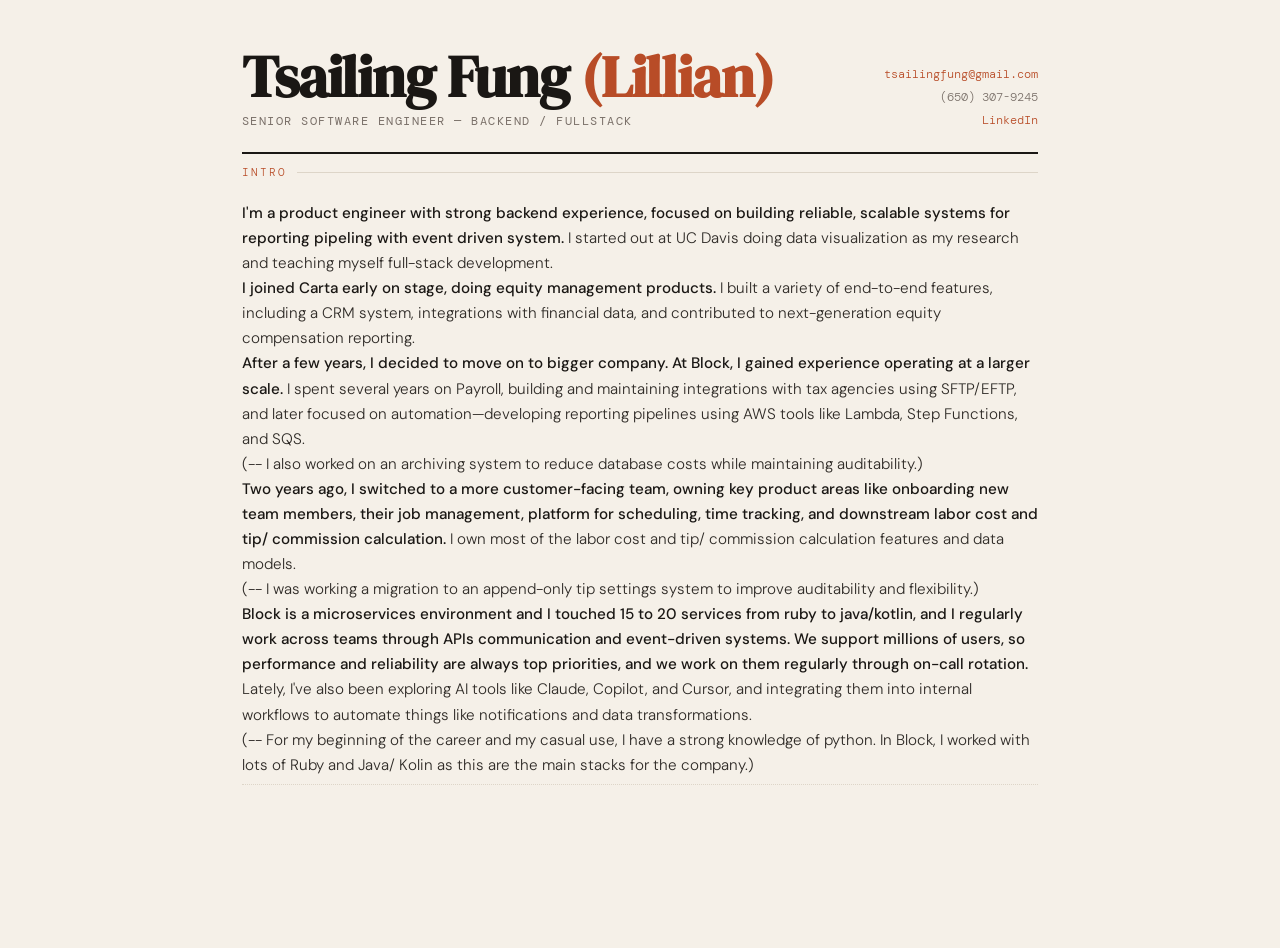
==== intro.html @ 73f52250 "add resources" ====
<!DOCTYPE html>
<html lang="en">
<head>
  <meta charset="UTF-8" />
  <meta name="viewport" content="width=device-width, initial-scale=1.0"/>
  <title>Tsailing Fung – Intro</title>
  <link href="https://fonts.googleapis.com/css2?family=DM+Serif+Display:ital@0;1&family=DM+Mono:wght@300;400;500&family=DM+Sans:wght@300;400;500&display=swap" rel="stylesheet"/>
  <link rel="stylesheet" href="styles.css">
</head>

<body>
<div class="page">

  <header>
    <div class="name-block">
      <h1>Tsailing Fung <span>(Lillian)</span></h1>
      <div class="title">Senior Software Engineer &mdash; Backend / Fullstack</div>
    </div>
    <div class="contact">
      <a href="mailto:tsailingfung@gmail.com">tsailingfung@gmail.com</a><br/>
      (650) 307-9245<br/>
      <a href="https://www.linkedin.com/in/tlfung/" target="_blank">LinkedIn</a>
    </div>
  </header>

  <!-- INTRO -->
  <section>
    <div class="section-label">Intro</div>
    <div class="intro-band">
      <strong>I'm a product engineer with strong backend experience, focused on building reliable, scalable systems for reporting pipeling with event driven system.</strong>
      I started out at UC Davis doing data visualization as my research and teaching myself full-stack development.

      <br>
      <strong>I joined Carta early on stage, doing equity management products.</strong>
      I built a variety of end-to-end features, including a CRM system, integrations with financial data,
      and contributed to next-generation equity compensation reporting.

      <br>
      <strong>After a few years, I decided to move on to bigger company. At Block,
      I gained experience operating at a larger scale.</strong>
      I spent several years on Payroll, building and maintaining integrations with tax agencies using SFTP/EFTP,
      and later focused on automation—developing reporting pipelines using AWS tools like Lambda, Step Functions, and SQS. 
      <br>(-- I also worked on an archiving system to reduce database costs while maintaining auditability.)

      <br>
      <strong>Two years ago, I switched to a more customer-facing team, owning key product areas like
      onboarding new team members, their job management, platform for scheduling, time tracking, and downstream labor cost and tip/ commission calculation.</strong>
      I own most of the labor cost and tip/ commission calculation features and data models.
      <br>(-- I was working a migration to an append-only tip settings system to improve auditability and flexibility.)

      <br>
      <strong>Block is a microservices environment and I touched 15 to 20 services from ruby to java/kotlin,
      and I regularly work across teams through APIs communication and event-driven systems.
      We support millions of users, 
      so performance and reliability are always top priorities, and we work on them regularly through on-call rotation.</strong>

      <br>
      Lately, I've also been exploring AI tools like Claude, Copilot, and Cursor, and integrating them
      into internal workflows to automate things like notifications and data transformations.

      <br>
      (-- For my beginning of the career and my casual use, I have a strong knowledge of python.
      In Block, I worked with lots of Ruby and Java/ Kolin as this are the main stacks for the company.)
    </div>

  </section>

</div>
</body>
</html>
---- styles.css ----
*, *::before, *::after { box-sizing: border-box; margin: 0; padding: 0; }

:root {
  --cream: #f5f0e8;
  --ink: #1a1714;
  --rust: #b84c27;
  --warm-gray: #7a7069;
  --light-rule: #ddd5c8;
  --accent-bg: #ede8df;
}

body {
  background: var(--cream);
  color: var(--ink);
  font-family: 'DM Sans', sans-serif;
  font-weight: 300;
  line-height: 1.6;
  min-height: 100vh;
}

/* PAGE WRAPPER */
.page {
  max-width: 860px;
  margin: 48px auto;
  padding: 0 32px 64px;
}

/* HEADER */
header {
  display: grid;
  grid-template-columns: 1fr auto;
  align-items: end;
  gap: 24px;
  padding-bottom: 20px;
  border-bottom: 2px solid var(--ink);
  margin-bottom: 10px;
  animation: fadeUp 0.6s ease both;
}

.name-block h1 {
  font-family: 'DM Serif Display', serif;
  font-size: clamp(2.4rem, 5vw, 3.6rem);
  line-height: 1;
  letter-spacing: -0.02em;
  color: var(--ink);
}

.name-block h1 span {
  color: var(--rust);
}

.name-block .title {
  font-family: 'DM Mono', monospace;
  font-size: 0.78rem;
  font-weight: 400;
  letter-spacing: 0.12em;
  text-transform: uppercase;
  color: var(--warm-gray);
  margin-top: 6px;
}

.contact {
  text-align: right;
  font-family: 'DM Mono', monospace;
  font-size: 0.75rem;
  color: var(--warm-gray);
  line-height: 1.9;
}

.contact a {
  color: var(--rust);
  text-decoration: none;
}

.contact a:hover { text-decoration: underline; }

/* SUMMARY BAND */
.summary-band {
  background: var(--ink);
  color: var(--cream);
  padding: 18px 24px;
  margin: 20px 0 32px;
  font-size: 0.88rem;
  line-height: 1.7;
  animation: fadeUp 0.6s 0.1s ease both;
}

.summary-band strong {
  color: #e8c9a0;
  font-weight: 500;
}

/* SECTION */
section {
  margin-bottom: 36px;
  animation: fadeUp 0.6s ease both;
}

section:nth-of-type(2) { animation-delay: 0.15s; }
section:nth-of-type(3) { animation-delay: 0.22s; }
section:nth-of-type(4) { animation-delay: 0.29s; }
section:nth-of-type(5) { animation-delay: 0.36s; }

.section-label {
  font-family: 'DM Mono', monospace;
  font-size: 0.68rem;
  letter-spacing: 0.18em;
  text-transform: uppercase;
  color: var(--rust);
  margin-bottom: 14px;
  display: flex;
  align-items: center;
  gap: 10px;
}

.section-label::after {
  content: '';
  flex: 1;
  height: 1px;
  background: var(--light-rule);
}

/* SKILLS */
.skills-grid {
  display: grid;
  grid-template-columns: repeat(auto-fill, minmax(200px, 1fr));
  gap: 12px;
}

.skill-group {
  background: var(--accent-bg);
  padding: 12px 16px;
}

.skill-group .sk-label {
  font-family: 'DM Mono', monospace;
  font-size: 0.68rem;
  letter-spacing: 0.1em;
  text-transform: uppercase;
  color: var(--warm-gray);
  margin-bottom: 6px;
}

.skill-group .sk-values {
  font-size: 0.84rem;
  color: var(--ink);
  font-weight: 400;
  line-height: 1.5;
}

/* EXPERIENCE */
.job {
  display: grid;
  grid-template-columns: 180px 1fr;
  gap: 0 28px;
  padding-bottom: 28px;
  margin-bottom: 28px;
  border-bottom: 1px solid var(--light-rule);
}

.job:last-child { border-bottom: none; padding-bottom: 0; margin-bottom: 0; }

.job-meta {
  padding-top: 3px;
}

.job-meta .company {
  font-family: 'DM Serif Display', serif;
  font-size: 1.1rem;
  color: var(--ink);
  line-height: 1.2;
}

.job-meta .role {
  font-family: 'DM Mono', monospace;
  font-size: 0.7rem;
  color: var(--rust);
  text-transform: uppercase;
  letter-spacing: 0.06em;
  margin: 5px 0 4px;
  line-height: 1.4;
}

.job-meta .period {
  font-family: 'DM Mono', monospace;
  font-size: 0.68rem;
  color: var(--warm-gray);
}

.job-content ul {
  list-style: none;
  padding: 0;
}

.job-content ul li {
  font-size: 0.86rem;
  line-height: 1.65;
  padding: 6px 0 6px 16px;
  border-bottom: 1px dotted var(--light-rule);
  position: relative;
  color: #2e2a26;
}

.job-content ul li:last-child { border-bottom: none; }

.job-content ul li::before {
  content: '›';
  position: absolute;
  left: 0;
  color: var(--rust);
  font-size: 1rem;
  line-height: 1.5;
}

.job-content ul li strong {
  font-weight: 500;
  color: var(--ink);
}

/* ANIMATIONS */
@keyframes fadeUp {
  from { opacity: 0; transform: translateY(18px); }
  to   { opacity: 1; transform: translateY(0); }
}

/* PRINT */
@media print {
  body { background: white; }
  .page { margin: 0; padding: 16px 24px; }
  section { animation: none; }
  header { animation: none; }
}

/* RESPONSIVE */
@media (max-width: 620px) {
  .job {
    grid-template-columns: 1fr;
  }
  .job-meta {
    margin-bottom: 10px;
  }
  header {
    grid-template-columns: 1fr;
  }
  .contact { text-align: left; }
}

.intro-band {
  font-size: 0.95rem;
  line-height: 1.65;
  padding: 6px 0 6px 0px;
  border-bottom: 1px dotted var(--light-rule);
  position: relative;
  color: #2e2a26;
}

.intro-band strong {
  font-weight: 500;
  color: var(--ink);
}
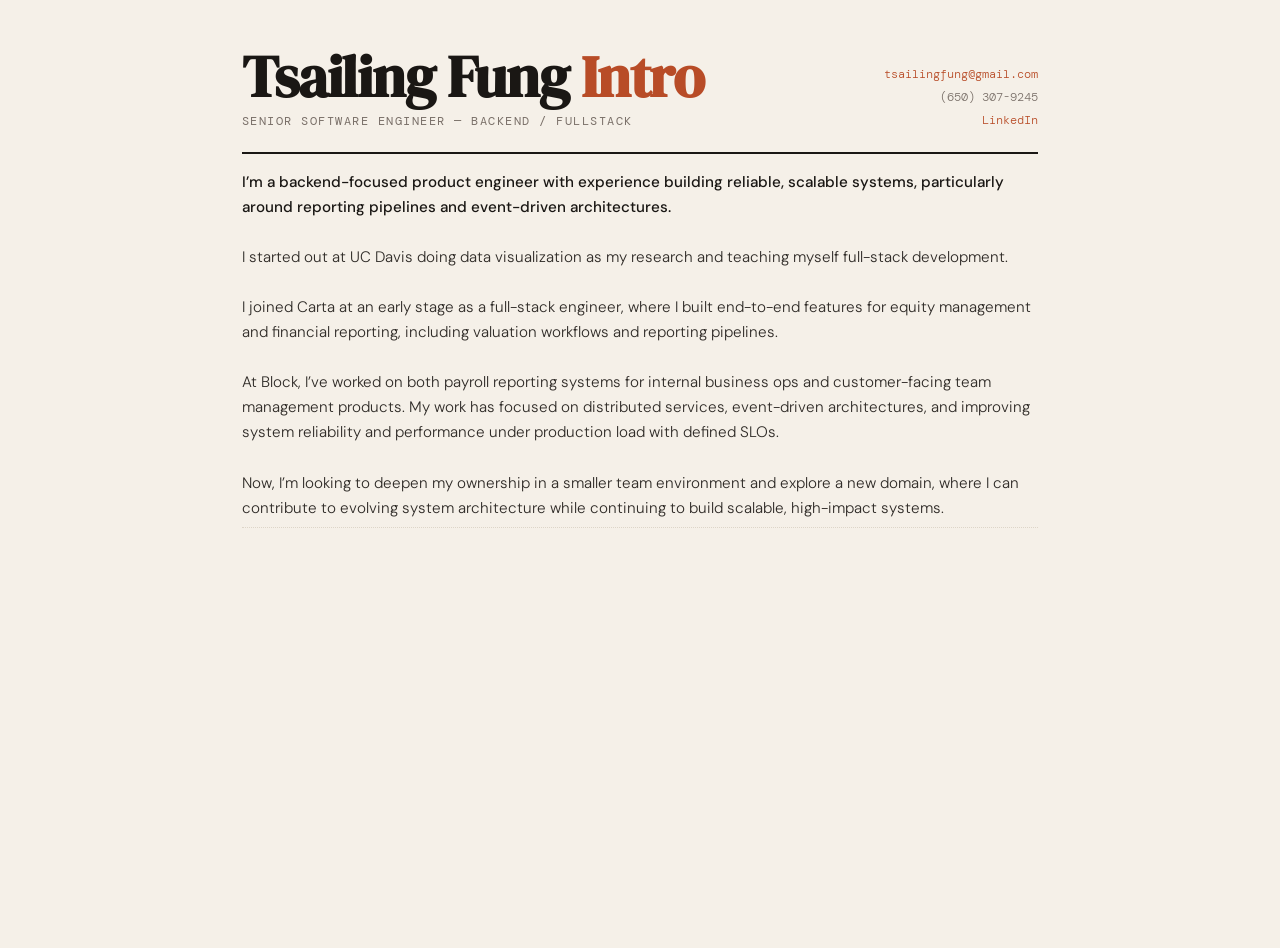
==== commit 67ffd844: "update intro" ====
--- a/intro.html
+++ b/intro.html
@@ -13,7 +13,7 @@
 
   <header>
     <div class="name-block">
-      <h1>Tsailing Fung <span>(Lillian)</span></h1>
+      <h1>Tsailing Fung <span>Intro</span></h1>
       <div class="title">Senior Software Engineer &mdash; Backend / Fullstack</div>
     </div>
     <div class="contact">
@@ -25,44 +25,29 @@
 
   <!-- INTRO -->
   <section>
-    <div class="section-label">Intro</div>
+    <!-- <div class="section-label">Intro</div> -->
     <div class="intro-band">
-      <strong>I'm a product engineer with strong backend experience, focused on building reliable, scalable systems for reporting pipeling with event driven system.</strong>
+      <strong>I’m a backend-focused product engineer with experience building reliable, scalable systems,
+        particularly around reporting pipelines and event-driven architectures. </strong>
+      <br>
+      <br>
+
       I started out at UC Davis doing data visualization as my research and teaching myself full-stack development.
-
       <br>
-      <strong>I joined Carta early on stage, doing equity management products.</strong>
-      I built a variety of end-to-end features, including a CRM system, integrations with financial data,
-      and contributed to next-generation equity compensation reporting.
-
       <br>
-      <strong>After a few years, I decided to move on to bigger company. At Block,
-      I gained experience operating at a larger scale.</strong>
-      I spent several years on Payroll, building and maintaining integrations with tax agencies using SFTP/EFTP,
-      and later focused on automation—developing reporting pipelines using AWS tools like Lambda, Step Functions, and SQS. 
-      <br>(-- I also worked on an archiving system to reduce database costs while maintaining auditability.)
-
+      I joined Carta at an early stage as a full-stack engineer, where I built end-to-end features
+      for equity management and financial reporting, including valuation workflows and reporting pipelines.
       <br>
-      <strong>Two years ago, I switched to a more customer-facing team, owning key product areas like
-      onboarding new team members, their job management, platform for scheduling, time tracking, and downstream labor cost and tip/ commission calculation.</strong>
-      I own most of the labor cost and tip/ commission calculation features and data models.
-      <br>(-- I was working a migration to an append-only tip settings system to improve auditability and flexibility.)
-
       <br>
-      <strong>Block is a microservices environment and I touched 15 to 20 services from ruby to java/kotlin,
-      and I regularly work across teams through APIs communication and event-driven systems.
-      We support millions of users, 
-      so performance and reliability are always top priorities, and we work on them regularly through on-call rotation.</strong>
-
+      At Block, I’ve worked on both payroll reporting systems for internal business ops and
+      customer-facing team management products. My work has focused on distributed services,
+      event-driven architectures, and improving system reliability and performance 
+      under production load with defined SLOs.
       <br>
-      Lately, I've also been exploring AI tools like Claude, Copilot, and Cursor, and integrating them
-      into internal workflows to automate things like notifications and data transformations.
-
       <br>
-      (-- For my beginning of the career and my casual use, I have a strong knowledge of python.
-      In Block, I worked with lots of Ruby and Java/ Kolin as this are the main stacks for the company.)
+      Now, I’m looking to deepen my ownership in a smaller team environment and explore a new domain, where
+      I can contribute to evolving system architecture while continuing to build scalable, high-impact systems.
     </div>
-
   </section>
 
 </div>
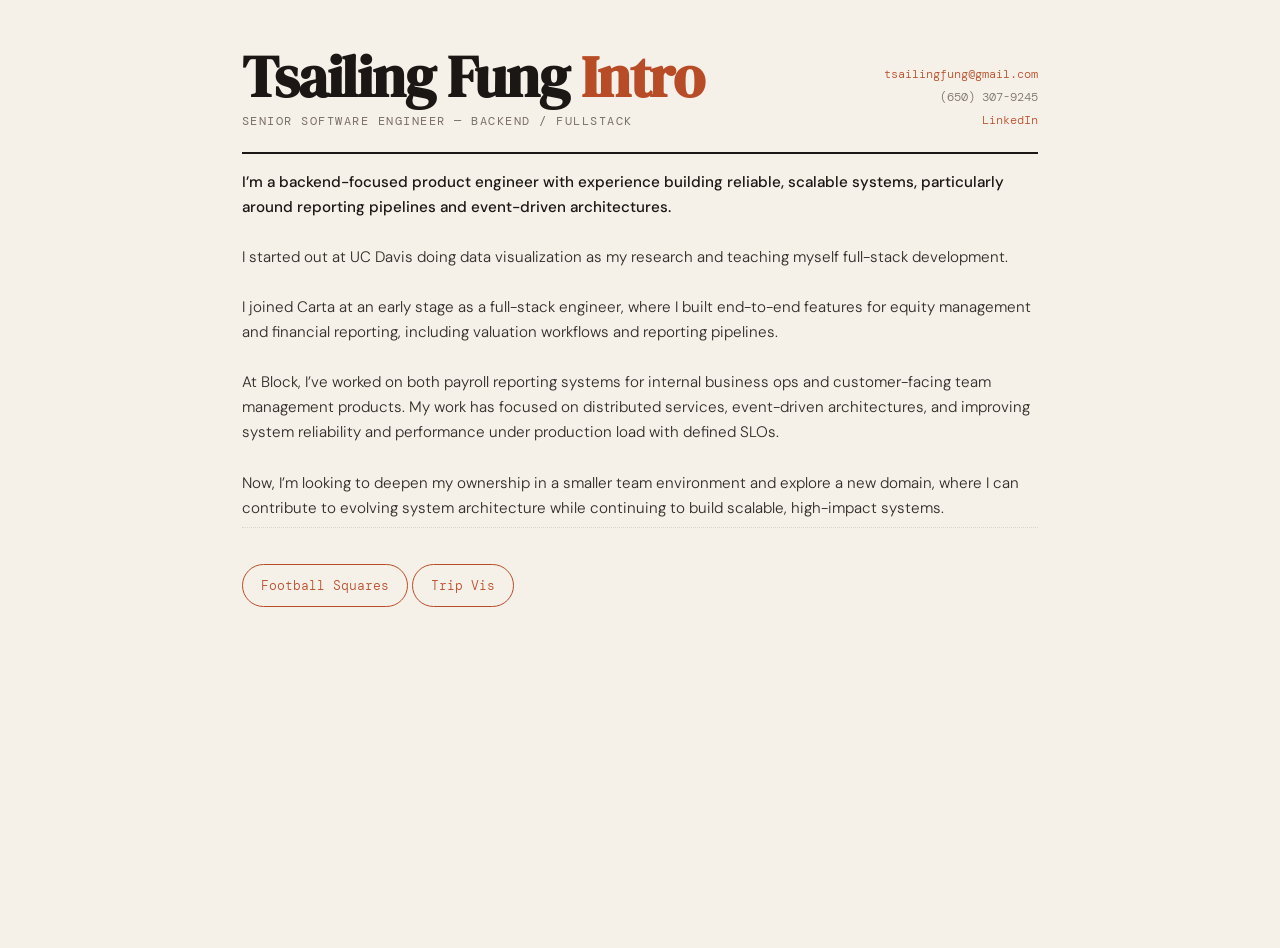
==== commit 28800c13: "add project access buttoms" ====
--- a/intro.html
+++ b/intro.html
@@ -49,6 +49,11 @@
       I can contribute to evolving system architecture while continuing to build scalable, high-impact systems.
     </div>
   </section>
+  <section>
+    <a class="proj-text-button" href="football-squares/generator.html">Football Squares</a>
+    <a class="proj-text-button" href="trip-vis/index.html">Trip Vis</a>
+  </section>
+    
 
 </div>
 </body>
--- a/styles.css
+++ b/styles.css
@@ -258,3 +258,30 @@
   font-weight: 500;
   color: var(--ink);
 }
+
+.nav-links {
+  display: flex;
+  flex-wrap: wrap;
+  gap: 14px;
+  margin-top: 22px;
+}
+
+.proj-text-button {
+  display: inline-flex;
+  align-items: center;
+  justify-content: center;
+  padding: 10px 18px;
+  border: 1px solid var(--rust);
+  border-radius: 999px;
+  background: transparent;
+  color: var(--rust);
+  font-family: 'DM Mono', monospace;
+  font-size: 0.82rem;
+  text-decoration: none;
+  transition: background 0.2s ease, color 0.2s ease;
+}
+
+.proj-text-button:hover {
+  background: var(--rust);
+  color: var(--cream);
+}
